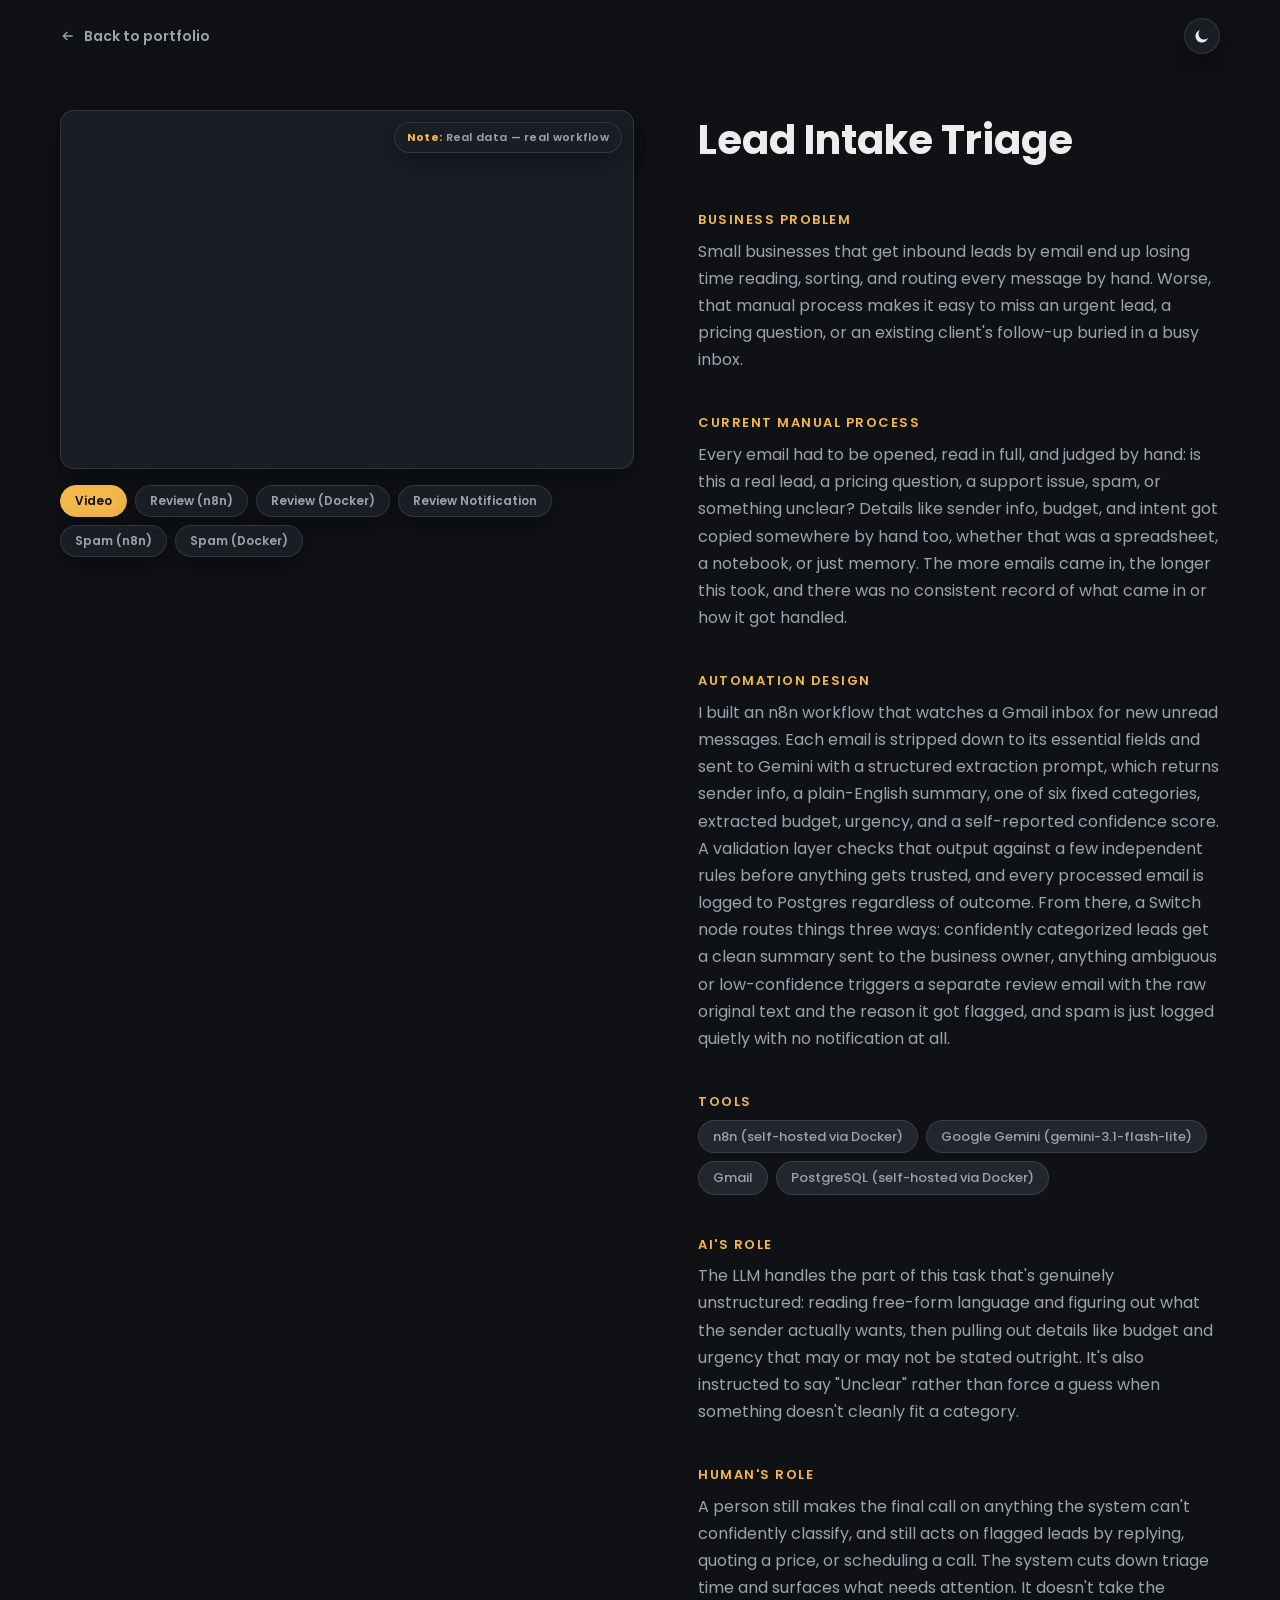
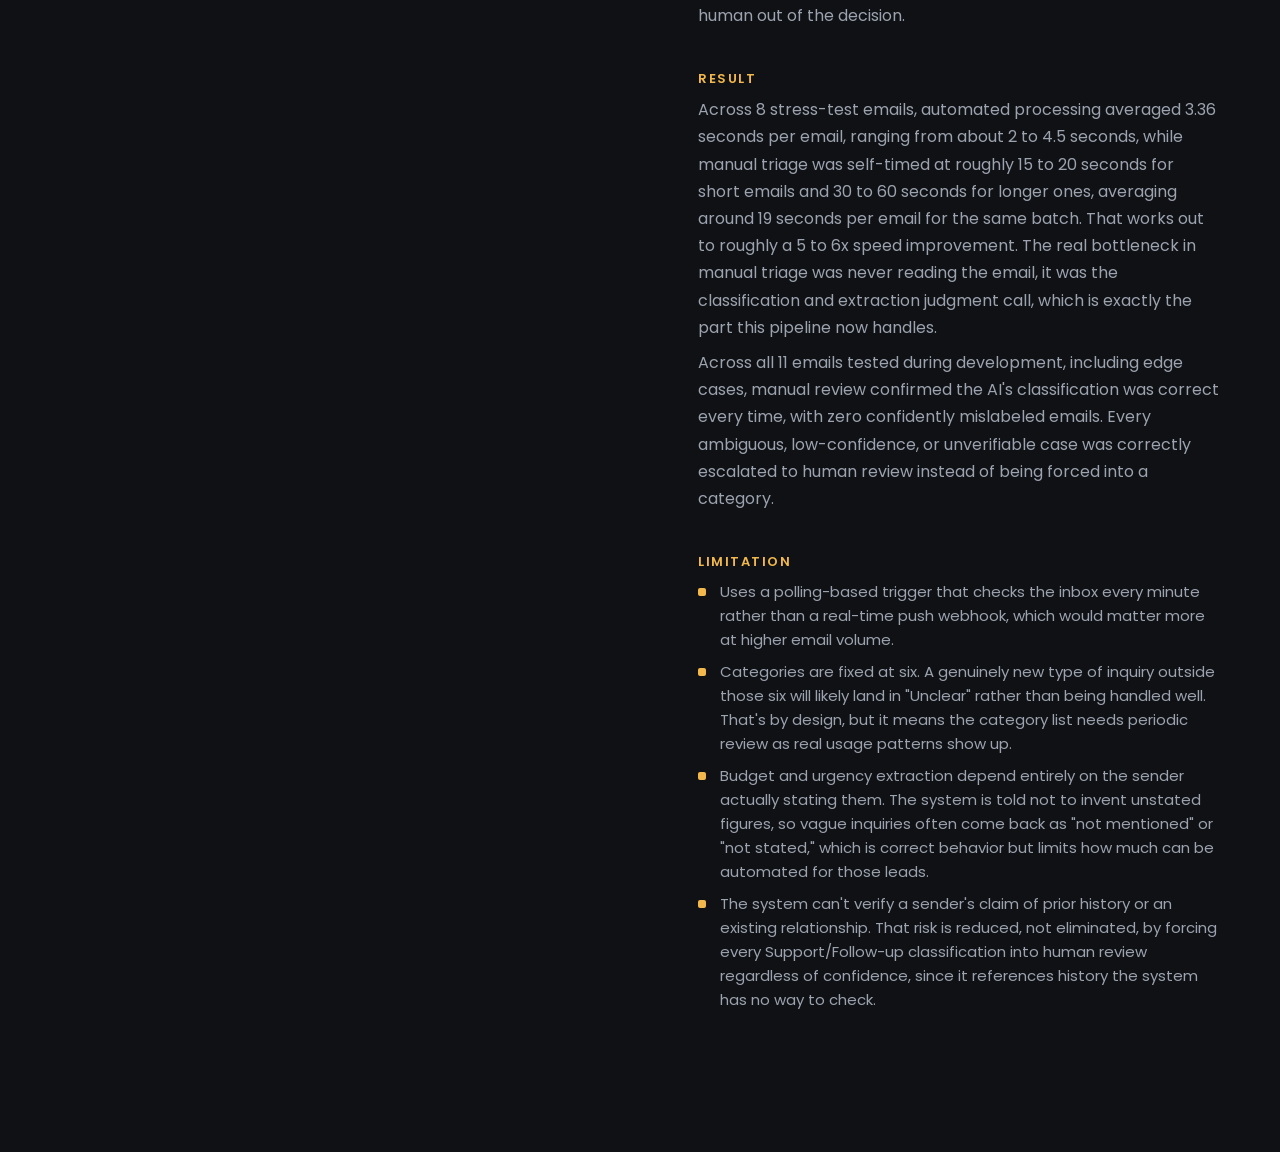
==== pages/lead_intake_triage.html @ 8fa0dd44 "Add Lead Intake Triage project and rename Meridian LPMS asset folder Ships the first AI Automation p" ====
<!DOCTYPE html>
<html lang="en">
<head>
    <meta charset="UTF-8">
    <meta http-equiv="X-UA-Compatible" content="IE=edge">
    <meta name="viewport" content="width=device-width, initial-scale=1.0">
    <meta name="description" content="Lead Intake Triage — an AI-assisted email triage workflow by Lau.">
    <link rel="preconnect" href="https://fonts.googleapis.com">
    <link rel="preconnect" href="https://fonts.gstatic.com" crossorigin>
    <link href="https://fonts.googleapis.com/css2?family=Poppins:wght@400;500;600;700&display=swap" rel="stylesheet">
    <link rel="stylesheet" href="../styles/style.css">
    <link rel="stylesheet" href="../styles/project.css">
    <link rel="icon" href="../src/logo-icon.ico" type="image/x-icon">
    <title>Lead Intake Triage — Lautomate</title>
    <script>
        (function () {
            var saved = localStorage.getItem('theme');
            document.documentElement.setAttribute('data-theme', saved || 'dark');
        })();
    </script>
</head>
<body>

    <header class="project_nav">
        <a class="back_link" href="../index.html">
            <svg viewBox="0 0 24 24"><path d="M19 12H5M11 6l-6 6 6 6"/></svg>
            Back to portfolio
        </a>
        <button class="theme_toggle" id="theme_toggle" aria-label="Toggle light and dark mode">
            <svg class="moon_icon" viewBox="0 0 24 24"><path d="M20 14.5A8.5 8.5 0 1 1 9.5 4a7 7 0 0 0 10.5 10.5Z"/></svg>
            <svg class="sun_icon" viewBox="0 0 24 24"><circle cx="12" cy="12" r="4.2" fill="currentColor" stroke="none"/><path d="M12 2.5v3M12 18.5v3M4.2 4.2l2.1 2.1M17.7 17.7l2.1 2.1M2.5 12h3M18.5 12h3M4.2 19.8l2.1-2.1M17.7 6.3l2.1-2.1" fill="none" stroke="currentColor" stroke-width="1.8" stroke-linecap="round"/></svg>
        </button>
    </header>

    <main class="project_wrapper">
        <div class="project_media_wrap">
            <div class="project_media">
                <span class="data_badge"><strong>Note:</strong> Real data — real workflow</span>

                <div class="media_stage">
                    <div class="media_item active" data-type="video">
                        <iframe src="https://drive.google.com/file/d/17OAkkfsWpOSNjgBek8ijo6F5n09isPPM/preview" allow="autoplay" allowfullscreen></iframe>
                    </div>
                    <div class="media_item" data-type="screenshot">
                        <img src="../src/projects/lead_intake_triage/review_case_n8n.png" alt="n8n workflow view of a review case being processed">
                    </div>
                    <div class="media_item" data-type="screenshot">
                        <img src="../src/projects/lead_intake_triage/review_case_docker.png" alt="Docker logs for a review case running through the workflow">
                    </div>
                    <div class="media_item" data-type="screenshot">
                        <img src="../src/projects/lead_intake_triage/review_case_notif.png" alt="Review notification email sent for a flagged case">
                    </div>
                    <div class="media_item" data-type="screenshot">
                        <img src="../src/projects/lead_intake_triage/spam_n8n.png" alt="n8n workflow view of a spam email being logged">
                    </div>
                    <div class="media_item" data-type="screenshot">
                        <img src="../src/projects/lead_intake_triage/spam_docker.png" alt="Docker logs for a spam email being logged">
                    </div>
                </div>
            </div>

            <div class="media_tabs">
                <button class="media_tab active" data-index="0">Video</button>
                <button class="media_tab" data-index="1">Review (n8n)</button>
                <button class="media_tab" data-index="2">Review (Docker)</button>
                <button class="media_tab" data-index="3">Review Notification</button>
                <button class="media_tab" data-index="4">Spam (n8n)</button>
                <button class="media_tab" data-index="5">Spam (Docker)</button>
            </div>
        </div>

        <div class="project_content">
            <h1>Lead Intake Triage</h1>

            <div class="grouping">
                <span class="group_title">Business Problem</span>
                <p class="description">
                    Small businesses that get inbound leads by email end up losing time reading, sorting, and routing
                    every message by hand. Worse, that manual process makes it easy to miss an urgent lead, a pricing
                    question, or an existing client's follow-up buried in a busy inbox.
                </p>
            </div>

            <div class="grouping">
                <span class="group_title">Current Manual Process</span>
                <p class="description">
                    Every email had to be opened, read in full, and judged by hand: is this a real lead, a pricing
                    question, a support issue, spam, or something unclear? Details like sender info, budget, and
                    intent got copied somewhere by hand too, whether that was a spreadsheet, a notebook, or just
                    memory. The more emails came in, the longer this took, and there was no consistent record of
                    what came in or how it got handled.
                </p>
            </div>

            <div class="grouping">
                <span class="group_title">Automation Design</span>
                <p class="description">
                    I built an n8n workflow that watches a Gmail inbox for new unread messages. Each email is
                    stripped down to its essential fields and sent to Gemini with a structured extraction prompt,
                    which returns sender info, a plain-English summary, one of six fixed categories, extracted
                    budget, urgency, and a self-reported confidence score. A validation layer checks that output
                    against a few independent rules before anything gets trusted, and every processed email is
                    logged to Postgres regardless of outcome. From there, a Switch node routes things three ways:
                    confidently categorized leads get a clean summary sent to the business owner, anything ambiguous
                    or low-confidence triggers a separate review email with the raw original text and the reason it
                    got flagged, and spam is just logged quietly with no notification at all.
                </p>
            </div>

            <div class="grouping">
                <span class="group_title">Tools</span>
                <ul class="tech_list">
                    <li>n8n (self-hosted via Docker)</li>
                    <li>Google Gemini (gemini-3.1-flash-lite)</li>
                    <li>Gmail</li>
                    <li>PostgreSQL (self-hosted via Docker)</li>
                </ul>
            </div>

            <div class="grouping">
                <span class="group_title">AI's Role</span>
                <p class="description">
                    The LLM handles the part of this task that's genuinely unstructured: reading free-form language
                    and figuring out what the sender actually wants, then pulling out details like budget and
                    urgency that may or may not be stated outright. It's also instructed to say "Unclear" rather
                    than force a guess when something doesn't cleanly fit a category.
                </p>
            </div>

            <div class="grouping">
                <span class="group_title">Human's Role</span>
                <p class="description">
                    A person still makes the final call on anything the system can't confidently classify, and still
                    acts on flagged leads by replying, quoting a price, or scheduling a call. The system cuts down
                    triage time and surfaces what needs attention. It doesn't take the human out of the decision.
                </p>
            </div>

            <div class="grouping">
                <span class="group_title">Result</span>
                <p class="description">
                    Across 8 stress-test emails, automated processing averaged 3.36 seconds per email, ranging from
                    about 2 to 4.5 seconds, while manual triage was self-timed at roughly 15 to 20 seconds for short
                    emails and 30 to 60 seconds for longer ones, averaging around 19 seconds per email for the same
                    batch. That works out to roughly a 5 to 6x speed improvement. The real bottleneck in manual
                    triage was never reading the email, it was the classification and extraction judgment call,
                    which is exactly the part this pipeline now handles.
                </p>
                <p class="description">
                    Across all 11 emails tested during development, including edge cases, manual review confirmed
                    the AI's classification was correct every time, with zero confidently mislabeled emails. Every
                    ambiguous, low-confidence, or unverifiable case was correctly escalated to human review instead
                    of being forced into a category.
                </p>
            </div>

            <div class="grouping">
                <span class="group_title">Limitation</span>
                <ul class="feature_list">
                    <li>Uses a polling-based trigger that checks the inbox every minute rather than a real-time push webhook, which would matter more at higher email volume.</li>
                    <li>Categories are fixed at six. A genuinely new type of inquiry outside those six will likely land in "Unclear" rather than being handled well. That's by design, but it means the category list needs periodic review as real usage patterns show up.</li>
                    <li>Budget and urgency extraction depend entirely on the sender actually stating them. The system is told not to invent unstated figures, so vague inquiries often come back as "not mentioned" or "not stated," which is correct behavior but limits how much can be automated for those leads.</li>
                    <li>The system can't verify a sender's claim of prior history or an existing relationship. That risk is reduced, not eliminated, by forcing every Support/Follow-up classification into human review regardless of confidence, since it references history the system has no way to check.</li>
                </ul>
            </div>
        </div>
    </main>

    <script src="../scripts/script.js" defer></script>
</body>
</html>
---- styles/style.css ----
/* ============================================
   Lautomate — Portfolio Design System
   ============================================ */

:root {
    /* Dark mode (default) */
    --bg: #0F1115;
    --surface: #1A1D24;
    --surface-2: #23262E;
    --border: rgba(237, 237, 237, 0.12);
    --text: #EDEDED;
    --text-muted: #9CA3AF;
    --accent: #F2B84B;
    --accent-soft: rgba(242, 184, 75, 0.12);
    --accent-2: #5B8DEF;
    --accent-2-soft: rgba(91, 141, 239, 0.12);
    --shadow: rgba(0, 0, 0, 0.35) 0px 8px 24px;

    --font-body: 'Poppins', 'Segoe UI', sans-serif;
    --space-1: 8px;
    --space-2: 16px;
    --space-3: 24px;
    --space-4: 40px;
    --space-5: 64px;
    --space-6: 100px;
    --radius: 14px;
    --max-width: 1200px;
}

[data-theme="light"] {
    --bg: #FAF9F6;
    --surface: #FFFFFF;
    --surface-2: #F1EFEA;
    --border: rgba(26, 29, 36, 0.10);
    --text: #1A1D24;
    --text-muted: #5B5F6B;
    --accent: #C97F1E;
    --accent-soft: rgba(201, 127, 30, 0.10);
    --accent-2: #2F5FD6;
    --accent-2-soft: rgba(47, 95, 214, 0.08);
    --shadow: rgba(26, 29, 36, 0.08) 0px 8px 24px;
}

*,
*::before,
*::after {
    box-sizing: border-box;
    margin: 0;
    padding: 0;
}

::-webkit-scrollbar {
    width: 10px;
}

::-webkit-scrollbar-track {
    background-color: var(--surface-2);
}

::-webkit-scrollbar-thumb {
    background-color: var(--accent);
    border-radius: 12px;
}

html {
    scroll-behavior: smooth;
    scroll-padding-top: 2rem;
}

body {
    background: var(--bg);
    color: var(--text);
    font-family: var(--font-body);
    overflow-x: hidden;
    transition: background 0.3s ease, color 0.3s ease;
    line-height: 1.5;
}

@media (prefers-reduced-motion: reduce) {
    html {
        scroll-behavior: auto;
    }
    * {
        animation-duration: 0.001ms !important;
        transition-duration: 0.001ms !important;
    }
}

a {
    text-decoration: none;
    color: inherit;
}

img {
    display: block;
    max-width: 100%;
}

button {
    font-family: var(--font-body);
    cursor: pointer;
}

:focus-visible {
    outline: 2px solid var(--accent);
    outline-offset: 3px;
}

.eyebrow {
    text-transform: uppercase;
    letter-spacing: 2px;
    font-size: 13px;
    font-weight: 600;
    color: var(--accent);
}

/* ============================================
   Top navigation
   ============================================ */

.top_nav {
    position: fixed;
    top: 0;
    left: 0;
    width: 100%;
    display: flex;
    justify-content: space-between;
    align-items: center;
    padding: 20px clamp(20px, 5%, 80px);
    z-index: 100;
    background: linear-gradient(to bottom, var(--bg) 40%, transparent);
}

.top_nav .logo {
    font-size: 20px;
    font-weight: 700;
    letter-spacing: 1px;
    color: var(--text);
}

.top_nav .logo span {
    color: var(--accent);
}

.nav_links {
    display: flex;
    align-items: center;
    gap: var(--space-3);
    background: var(--surface);
    border: 1px solid var(--border);
    border-radius: 100px;
    padding: 8px 10px;
    box-shadow: var(--shadow);
}

.nav_links a {
    display: flex;
    align-items: center;
    justify-content: center;
    width: 36px;
    height: 36px;
    border-radius: 100px;
    color: var(--text-muted);
    transition: color 0.25s ease, background 0.25s ease;
}

.nav_links a svg {
    width: 18px;
    height: 18px;
    fill: none;
    stroke: currentColor;
    stroke-width: 1.7;
    stroke-linecap: round;
    stroke-linejoin: round;
}

.nav_links a:hover,
.nav_links a:focus-visible {
    color: var(--accent);
    background: var(--accent-soft);
}

.theme_toggle {
    display: flex;
    align-items: center;
    justify-content: center;
    width: 36px;
    height: 36px;
    border-radius: 100px;
    border: 1px solid var(--border);
    background: var(--surface);
    color: var(--text);
    box-shadow: var(--shadow);
}

.theme_toggle svg {
    width: 18px;
    height: 18px;
    fill: currentColor;
}

.theme_toggle .sun_icon { display: none; }
[data-theme="light"] .theme_toggle .sun_icon { display: block; }
[data-theme="light"] .theme_toggle .moon_icon { display: none; }

/* ============================================
   Section 1 — Hero / Intro
   ============================================ */

.section1 {
    min-height: 100vh;
    display: flex;
    align-items: center;
    justify-content: center;
    gap: var(--space-5);
    padding: 140px clamp(20px, 6%, 80px) var(--space-5);
    max-width: var(--max-width);
    margin: 0 auto;
}

.hero_profile {
    flex-shrink: 0;
    display: flex;
    flex-direction: column;
    align-items: center;
    gap: var(--space-2);
    background: var(--surface);
    border: 1px solid var(--border);
    border-radius: var(--radius);
    padding: var(--space-3);
    box-shadow: var(--shadow);
}

.hero_profile img {
    width: 180px;
    height: 180px;
    border-radius: 100px;
    object-fit: cover;
    border: 3px solid var(--accent-soft);
}

.hero_profile h1 {
    font-size: 28px;
    font-weight: 700;
}

.hero_profile .meta {
    display: flex;
    flex-direction: column;
    align-items: center;
    gap: 2px;
    color: var(--text-muted);
    font-size: 14px;
}

.hero_profile .socials {
    display: flex;
    gap: 10px;
    margin-top: 4px;
}

.hero_profile .socials a {
    display: flex;
    align-items: center;
    justify-content: center;
    width: 42px;
    height: 42px;
    border: 1px solid var(--border);
    border-radius: 10px;
    color: var(--text-muted);
    transition: 0.25s ease;
}

.icon_mask {
    display: inline-block;
    width: 20px;
    height: 20px;
    background-color: currentColor;
    -webkit-mask-size: contain;
    mask-size: contain;
    -webkit-mask-repeat: no-repeat;
    mask-repeat: no-repeat;
    -webkit-mask-position: center;
    mask-position: center;
}

.icon_facebook { -webkit-mask-image: url('../src/facebook.svg'); mask-image: url('../src/facebook.svg'); }
.icon_linkedin { -webkit-mask-image: url('../src/linkedin.svg'); mask-image: url('../src/linkedin.svg'); }
.icon_instagram { -webkit-mask-image: url('../src/instagram.svg'); mask-image: url('../src/instagram.svg'); }

.hero_profile .socials a:hover {
    color: var(--accent);
    border-color: var(--accent);
}

.hero_main {
    flex: 1;
    min-width: 0;
    max-width: 640px;
}

.hero_main .eyebrow {
    display: block;
    margin-bottom: var(--space-2);
}

.hero_headline {
    font-size: clamp(32px, 5vw, 52px);
    font-weight: 600;
    line-height: 1.15;
    margin-bottom: var(--space-3);
}

.hero_rotator {
    display: inline-flex;
    align-items: baseline;
    flex-wrap: wrap;
}

.hero_rotator .leave_text {
    margin-left: 14px;
    line-height: 1.4;
    height: 1.4em;
    overflow: hidden;
    display: inline-block;
    vertical-align: bottom;
    padding-top: 0.08em;
}

.hero_rotator .leave_text li {
    position: relative;
    list-style: none;
    color: var(--accent);
    font-weight: 600;
    animation: slideUp 12.5s ease-in-out infinite;
}

@keyframes slideUp {
    0%, 16% { top: 0; }
    20%, 36% { top: -1.4em; }
    40%, 56% { top: -2.8em; }
    60%, 76% { top: -4.2em; }
    80%, 96% { top: -5.6em; }
    100% { top: -7em; }
}

.hero_sub {
    color: var(--text-muted);
    font-size: 16px;
    max-width: 52ch;
    margin-bottom: var(--space-4);
}

.hero_stats {
    display: flex;
    gap: var(--space-4);
}

.hero_stats .stat h2 {
    font-size: 34px;
    font-weight: 700;
    color: var(--accent);
}

.hero_stats .stat p {
    text-transform: uppercase;
    font-size: 12px;
    letter-spacing: 1px;
    color: var(--text-muted);
}

/* ============================================
   Section 2 — About Me
   ============================================ */

.section2 {
    display: flex;
    flex-direction: column;
    align-items: center;
    padding: var(--space-6) clamp(20px, 6%, 80px);
    max-width: 900px;
    margin: 0 auto;
    text-align: center;
}

.section2 h2 {
    font-size: clamp(26px, 4vw, 38px);
    font-weight: 600;
    margin-bottom: var(--space-3);
}

.section2 h2 span {
    color: var(--accent);
}

.section2 p {
    color: var(--text-muted);
    font-size: 17px;
    line-height: 1.7;
}

.section2 p + p {
    margin-top: var(--space-2);
}

/* ============================================
   Section 3 — Journey
   ============================================ */

.section3 {
    padding: var(--space-6) clamp(20px, 6%, 80px);
    max-width: var(--max-width);
    margin: 0 auto;
}

.section_heading {
    text-align: center;
    margin-bottom: var(--space-5);
}

.section_heading h2 {
    font-size: clamp(26px, 4vw, 36px);
    font-weight: 600;
    margin-top: var(--space-1);
}

.journey_grid {
    display: grid;
    grid-template-columns: repeat(3, 1fr);
    gap: var(--space-3);
}

.wrap_career {
    display: flex;
    flex-direction: column;
    gap: var(--space-2);
    padding: var(--space-3);
    background: var(--surface);
    border: 1px solid var(--border);
    border-radius: var(--radius);
    box-shadow: var(--shadow);
}

.wrap_career .phase_tag {
    font-size: 12px;
    font-weight: 600;
    text-transform: uppercase;
    letter-spacing: 1px;
    color: var(--accent-2);
}

.wrap_career .icon_wrap {
    width: 52px;
    height: 52px;
    display: flex;
    align-items: center;
    justify-content: center;
    border-radius: 12px;
    background: var(--accent-soft);
    color: var(--accent);
}

.wrap_career .icon_wrap svg {
    width: 26px;
    height: 26px;
    fill: none;
    stroke: currentColor;
    stroke-width: 1.7;
}

.wrap_career h3 {
    font-size: 20px;
    font-weight: 600;
}

.wrap_career p {
    color: var(--text-muted);
    font-size: 15px;
    line-height: 1.6;
}

.wrap_career .stack_row {
    display: flex;
    flex-wrap: wrap;
    gap: 6px;
    margin-top: auto;
    padding-top: var(--space-1);
}

.pill {
    font-size: 12px;
    font-weight: 500;
    padding: 4px 10px;
    border-radius: 100px;
    background: var(--surface-2);
    border: 1px solid var(--border);
    color: var(--text-muted);
}

/* ============================================
   Section 4 — Problem → Tool
   ============================================ */

.section4 {
    padding: var(--space-6) clamp(20px, 6%, 80px);
    max-width: var(--max-width);
    margin: 0 auto;
}

.problem_list {
    display: flex;
    flex-direction: column;
    gap: 2px;
    border-top: 1px solid var(--border);
}

.problem_row {
    display: grid;
    grid-template-columns: minmax(0, 1.1fr) minmax(0, 1fr);
    gap: var(--space-4);
    align-items: center;
    padding: var(--space-3) var(--space-2);
    border-bottom: 1px solid var(--border);
    transition: background 0.25s ease;
}

.problem_row:hover {
    background: var(--surface);
}

.problem_row .problem_num {
    color: var(--accent);
    font-weight: 600;
    font-size: 13px;
    margin-bottom: 4px;
    display: block;
}

.problem_row .problem_text {
    font-size: 18px;
    font-weight: 500;
}

.problem_row .tool_tags {
    display: flex;
    flex-wrap: wrap;
    gap: 8px;
    justify-content: flex-end;
}

/* ============================================
   Section 5/6 — Projects
   ============================================ */

.section5 {
    padding: var(--space-6) clamp(20px, 6%, 80px);
    max-width: var(--max-width);
    margin: 0 auto;
}

.projects_container {
    display: grid;
    grid-template-columns: repeat(auto-fit, minmax(320px, 1fr));
    gap: var(--space-3);
}

.wrap_project {
    position: relative;
    border-radius: var(--radius);
    overflow: hidden;
    border: 1px solid var(--border);
    background: var(--surface);
    box-shadow: var(--shadow);
    display: flex;
    flex-direction: column;
}

.wrap_project .thumb {
    width: 100%;
    aspect-ratio: 16 / 10;
    overflow: hidden;
}

.wrap_project .thumb img {
    width: 100%;
    height: 100%;
    object-fit: cover;
    object-position: top center;
    transition: transform 0.4s ease;
}

.wrap_project:hover .thumb img {
    transform: scale(1.04);
}

.wrap_project .card_body {
    padding: var(--space-3);
    display: flex;
    flex-direction: column;
    gap: var(--space-1);
    flex: 1;
}

.category_pill {
    align-self: flex-start;
    display: inline-flex;
    font-size: 11px;
    font-weight: 600;
    text-transform: uppercase;
    letter-spacing: 0.4px;
    padding: 3px 10px;
    border-radius: 100px;
    background: var(--accent-2-soft);
    border: 1px solid var(--accent-2);
    color: var(--accent-2);
}

.wrap_project h3 {
    font-size: 19px;
    font-weight: 600;
}

.wrap_project p {
    color: var(--text-muted);
    font-size: 14px;
    line-height: 1.6;
    flex: 1;
}

.wrap_project .view_link {
    align-self: flex-start;
    margin-top: var(--space-2);
    font-size: 13px;
    font-weight: 600;
    text-transform: uppercase;
    letter-spacing: 0.5px;
    color: var(--accent);
    display: inline-flex;
    align-items: center;
    gap: 8px;
    padding: 10px 18px;
    border: 1px solid var(--accent);
    border-radius: 100px;
    background: transparent;
    transition: background 0.25s ease, color 0.25s ease;
}

.wrap_project .view_link:hover,
.wrap_project .view_link:focus-visible {
    background: var(--accent);
    color: var(--bg);
}

.wrap_project .view_link svg {
    width: 14px;
    height: 14px;
    fill: none;
    stroke: currentColor;
    stroke-width: 2;
    transition: transform 0.2s ease;
}

.wrap_project .view_link:hover svg {
    transform: translateX(3px);
}

/* ============================================
   Footer
   ============================================ */

.site_footer {
    padding: var(--space-4) clamp(20px, 6%, 80px) var(--space-5);
    max-width: var(--max-width);
    margin: 0 auto;
    display: flex;
    justify-content: space-between;
    align-items: center;
    border-top: 1px solid var(--border);
    flex-wrap: wrap;
    gap: var(--space-2);
}

.site_footer p {
    color: var(--text-muted);
    font-size: 13px;
}

.site_footer .socials {
    display: flex;
    gap: 8px;
}

.site_footer .socials a {
    display: flex;
    align-items: center;
    justify-content: center;
    width: 34px;
    height: 34px;
    border-radius: 8px;
    border: 1px solid var(--border);
    color: var(--text-muted);
    transition: 0.25s ease;
}

.site_footer .socials a svg {
    width: 16px;
    height: 16px;
    fill: currentColor;
}

.site_footer .socials a:hover {
    color: var(--accent);
    border-color: var(--accent);
}

/* ============================================
   Scroll reveal
   ============================================ */

.hidden {
    opacity: 0;
    filter: blur(2px);
    transform: translateY(12px);
}

.show {
    opacity: 1;
    filter: blur(0px);
    transform: translateY(0);
    transition: opacity 0.8s ease, filter 0.8s ease, transform 0.8s ease;
}

.journey_grid .wrap_career:nth-child(1) { transition-delay: 0.1s; }
.journey_grid .wrap_career:nth-child(2) { transition-delay: 0.2s; }
.journey_grid .wrap_career:nth-child(3) { transition-delay: 0.3s; }

.problem_row:nth-child(1) { transition-delay: 0.05s; }
.problem_row:nth-child(2) { transition-delay: 0.15s; }
.problem_row:nth-child(3) { transition-delay: 0.25s; }
.problem_row:nth-child(4) { transition-delay: 0.35s; }

.projects_container .wrap_project:nth-child(1) { transition-delay: 0.1s; }
.projects_container .wrap_project:nth-child(2) { transition-delay: 0.2s; }
.projects_container .wrap_project:nth-child(3) { transition-delay: 0.3s; }
.projects_container .wrap_project:nth-child(4) { transition-delay: 0.4s; }

/* ============================================
   Responsive
   ============================================ */

@media screen and (max-width: 1024px) {
    .journey_grid {
        grid-template-columns: 1fr;
    }

    .problem_row {
        grid-template-columns: 1fr;
        gap: var(--space-1);
    }

    .problem_row .tool_tags {
        justify-content: flex-start;
    }
}

@media screen and (max-width: 900px) {
    .section1 {
        flex-direction: column;
        text-align: center;
        padding-top: 120px;
    }

    .hero_sub {
        margin-left: auto;
        margin-right: auto;
    }

    .hero_stats {
        justify-content: center;
    }

    .hero_rotator {
        justify-content: center;
        width: 100%;
    }
}

@media screen and (max-width: 750px) {
    .section2 p {
        font-size: 15px;
    }

    .nav_links {
        display: none;
    }

    .top_nav {
        justify-content: space-between;
    }
}

@media screen and (max-width: 480px) {
    .hero_profile img {
        width: 130px;
        height: 130px;
    }

    .hero_stats {
        gap: var(--space-3);
    }

    .site_footer {
        flex-direction: column;
        text-align: center;
    }
}
---- styles/project.css ----
/* ============================================
   Project write-up pages
   Relies on variables/reset defined in style.css
   ============================================ */

.project_nav {
    position: fixed;
    top: 0;
    left: 0;
    width: 100%;
    display: flex;
    justify-content: space-between;
    align-items: center;
    padding: 18px clamp(20px, 5%, 60px);
    z-index: 100;
    background: linear-gradient(to bottom, var(--bg) 55%, transparent);
}

.back_link {
    display: inline-flex;
    align-items: center;
    gap: 8px;
    font-size: 14px;
    font-weight: 600;
    color: var(--text-muted);
    transition: color 0.2s ease;
}

.back_link svg {
    width: 16px;
    height: 16px;
    fill: none;
    stroke: currentColor;
    stroke-width: 2;
}

.back_link:hover {
    color: var(--accent);
}

.data_badge {
    position: absolute;
    top: 12px;
    right: 12px;
    z-index: 2;
    font-size: 11px;
    font-weight: 600;
    letter-spacing: 0.3px;
    padding: 6px 12px;
    border-radius: 100px;
    background: var(--surface);
    border: 1px solid var(--border);
    color: var(--text-muted);
    box-shadow: var(--shadow);
}

.data_badge strong {
    color: var(--accent);
}

.project_wrapper {
    display: grid;
    grid-template-columns: minmax(0, 1.1fr) minmax(0, 1fr);
    gap: var(--space-5);
    max-width: 1280px;
    margin: 0 auto;
    padding: 110px clamp(20px, 5%, 60px) var(--space-6);
    align-items: start;
}

.project_media {
    position: sticky;
    top: 100px;
    aspect-ratio: 16 / 10;
    border-radius: var(--radius);
    overflow: hidden;
    border: 1px solid var(--border);
    box-shadow: var(--shadow);
    background: var(--surface);
}

.project_media iframe    {
    width: 100%;
    height: 100%;
    border: 0;
}

/* ============================================
   Multi-item project media (gallery)
   Only present on pages with more than one media
   item — single-item pages keep the plain
   .project_media > iframe/img markup above untouched.
   ============================================ */

.media_stage {
    position: relative;
    width: 100%;
    height: 100%;
}

.media_item {
    position: absolute;
    inset: 0;
    opacity: 0;
    visibility: hidden;
    transition: opacity 0.3s ease;
}

.media_item.active {
    opacity: 1;
    visibility: visible;
}

.media_item iframe {
    width: 100%;
    height: 100%;
    border: 0;
    display: block;
}

.media_item img {
    width: 100%;
    height: 100%;
    border: 0;
    object-fit: contain;
    display: block;
    background: var(--surface);
}

.project_media_wrap {
    position: sticky;
    top: 100px;
}

.project_media_wrap .project_media {
    position: static;
}

.media_tabs {
    display: flex;
    flex-wrap: wrap;
    gap: 8px;
    margin-top: var(--space-2);
}

.media_tab {
    font-size: 12px;
    font-weight: 600;
    padding: 6px 14px;
    border-radius: 100px;
    background: var(--surface);
    border: 1px solid var(--border);
    color: var(--text-muted);
    box-shadow: var(--shadow);
    transition: background 0.2s ease, color 0.2s ease, border-color 0.2s ease;
}

.media_tab.active,
.media_tab:hover {
    background: var(--accent);
    border-color: var(--accent);
    color: var(--bg);
}

@media screen and (max-width: 900px) {
    .project_media_wrap {
        position: static;
    }
}

.project_content h1 {
    font-size: clamp(28px, 4vw, 40px);
    font-weight: 700;
    margin-bottom: var(--space-4);
}

.grouping {
    margin-bottom: var(--space-4);
}

.grouping .group_title {
    display: block;
    font-size: 13px;
    font-weight: 600;
    text-transform: uppercase;
    letter-spacing: 1.5px;
    color: var(--accent);
    margin-bottom: var(--space-1);
}

.grouping .description {
    color: var(--text-muted);
    font-size: 16px;
    line-height: 1.7;
    margin-bottom: var(--space-1);
}

.grouping ul.feature_list,
.grouping ul.tech_list {
    list-style: none;
    display: flex;
    flex-direction: column;
    gap: 8px;
}

.grouping ul.feature_list li {
    position: relative;
    padding-left: 22px;
    color: var(--text-muted);
    font-size: 15px;
    line-height: 1.6;
}

.grouping ul.feature_list li::before {
    content: '';
    position: absolute;
    left: 0;
    top: 8px;
    width: 8px;
    height: 8px;
    border-radius: 2px;
    background: var(--accent);
}

.grouping ul.tech_list {
    flex-direction: row;
    flex-wrap: wrap;
    gap: 8px;
}

.grouping ul.tech_list li {
    font-size: 13px;
    font-weight: 500;
    padding: 6px 14px;
    border-radius: 100px;
    background: var(--surface-2);
    border: 1px solid var(--border);
    color: var(--text-muted);
}

@media screen and (max-width: 900px) {
    .project_wrapper {
        grid-template-columns: 1fr;
        padding-top: 90px;
    }

    .project_media {
        position: static;
        aspect-ratio: 16 / 9;
    }
}
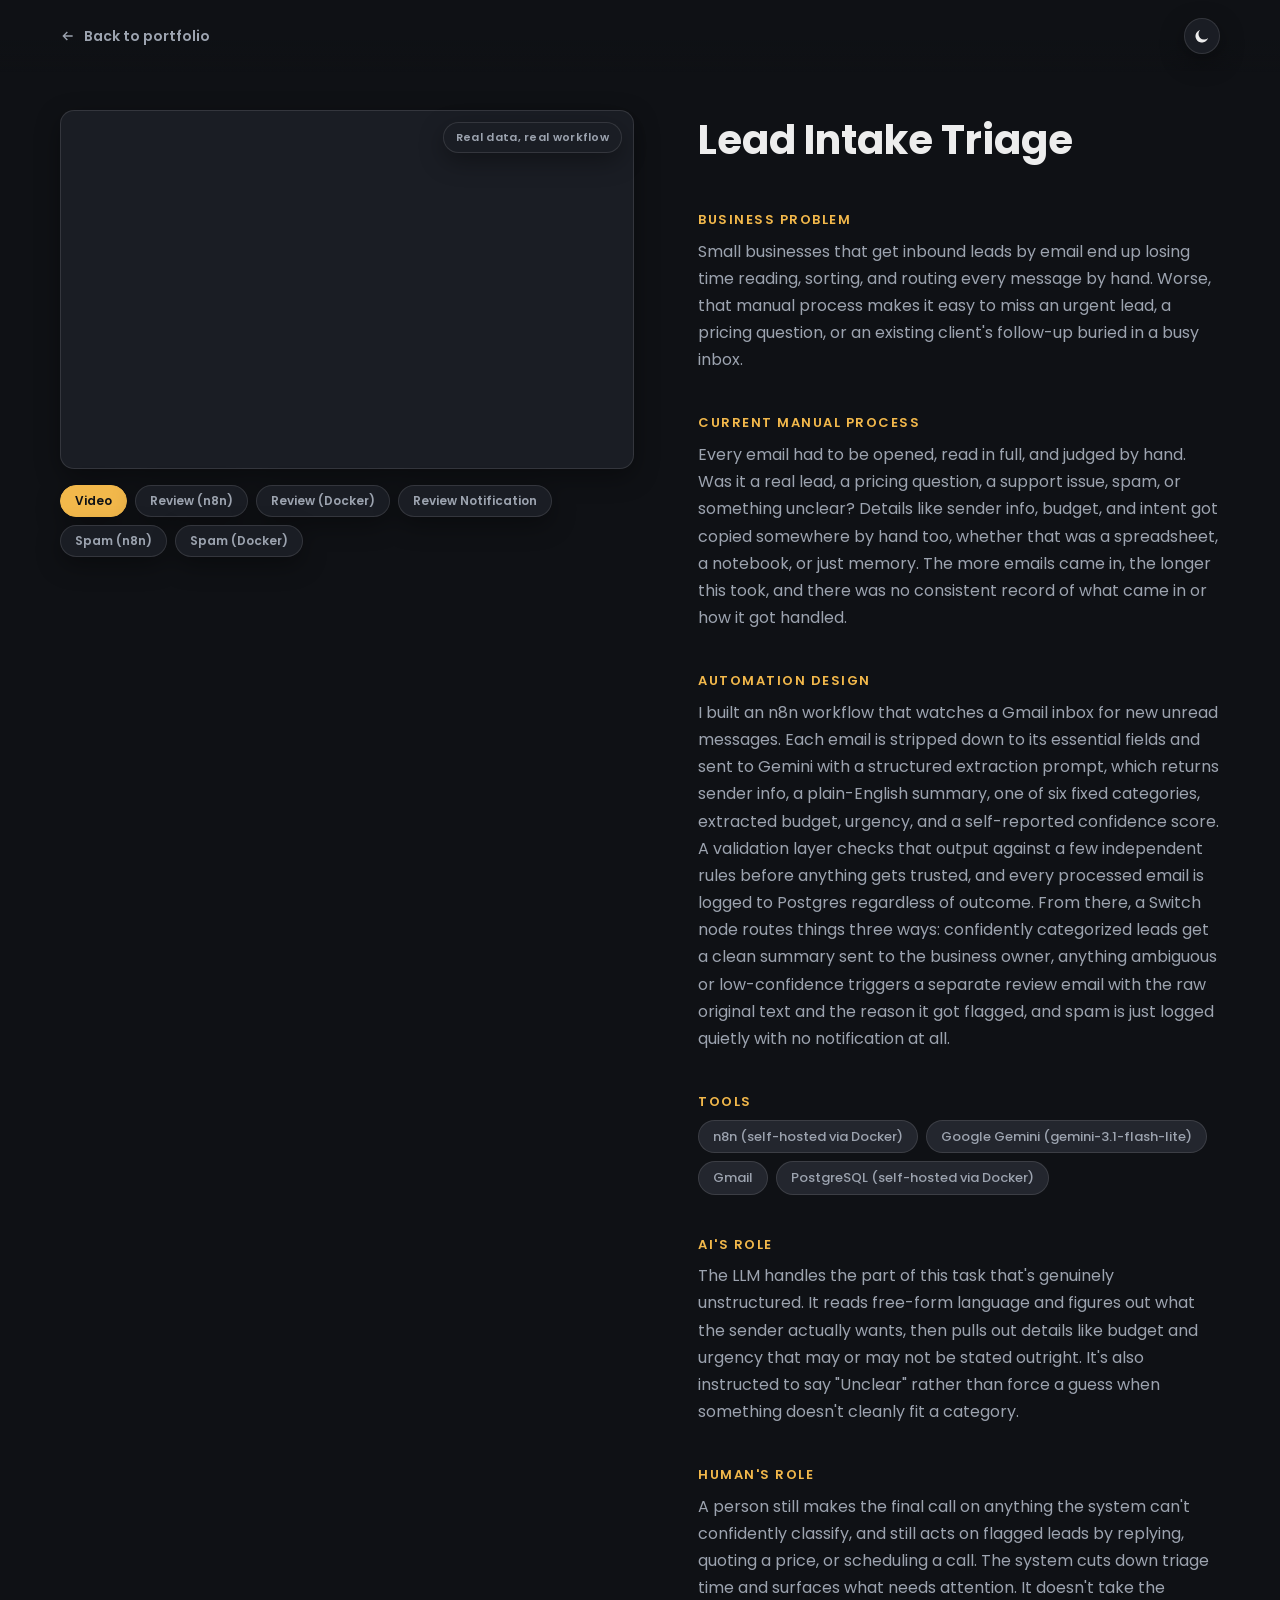
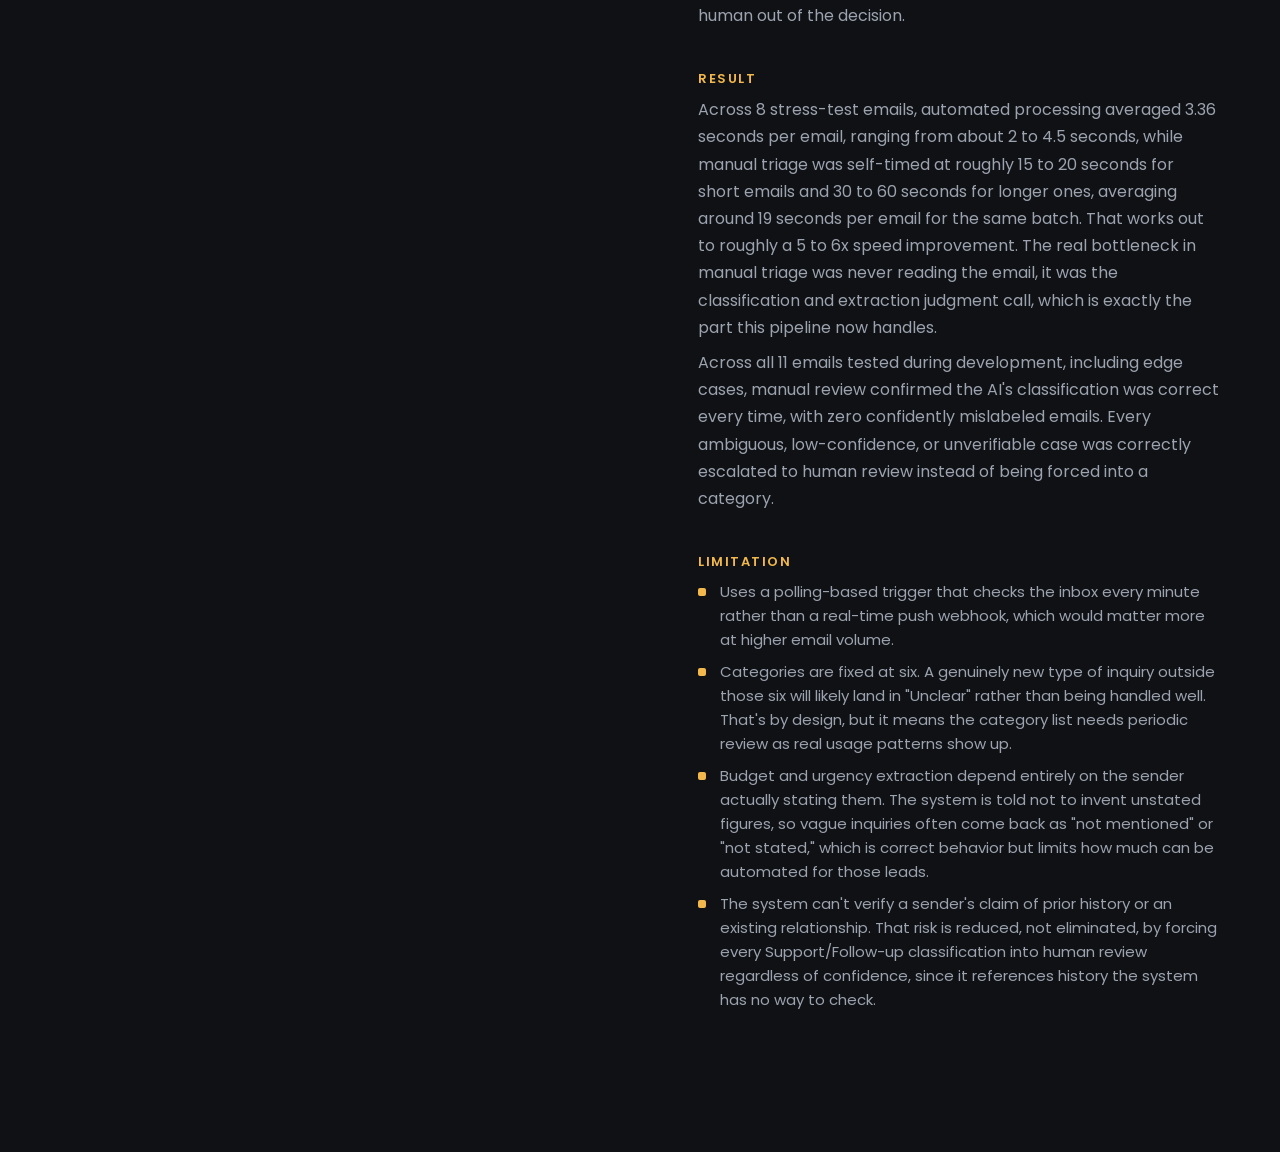
==== commit 1364bb43: "Reposition hero, add Phase 4, remove em dashes and colons - Hero label "Data & BI Analyst · Automati" ====
--- a/pages/lead_intake_triage.html
+++ b/pages/lead_intake_triage.html
@@ -4,14 +4,14 @@
     <meta charset="UTF-8">
     <meta http-equiv="X-UA-Compatible" content="IE=edge">
     <meta name="viewport" content="width=device-width, initial-scale=1.0">
-    <meta name="description" content="Lead Intake Triage — an AI-assisted email triage workflow by Lau.">
+    <meta name="description" content="Lead Intake Triage, an AI-assisted email triage workflow by Lau.">
     <link rel="preconnect" href="https://fonts.googleapis.com">
     <link rel="preconnect" href="https://fonts.gstatic.com" crossorigin>
     <link href="https://fonts.googleapis.com/css2?family=Poppins:wght@400;500;600;700&display=swap" rel="stylesheet">
     <link rel="stylesheet" href="../styles/style.css">
     <link rel="stylesheet" href="../styles/project.css">
     <link rel="icon" href="../src/logo-icon.ico" type="image/x-icon">
-    <title>Lead Intake Triage — Lautomate</title>
+    <title>Lead Intake Triage | Lautomate</title>
     <script>
         (function () {
             var saved = localStorage.getItem('theme');
@@ -35,7 +35,7 @@
     <main class="project_wrapper">
         <div class="project_media_wrap">
             <div class="project_media">
-                <span class="data_badge"><strong>Note:</strong> Real data — real workflow</span>
+                <span class="data_badge">Real data, real workflow</span>
 
                 <div class="media_stage">
                     <div class="media_item active" data-type="video">
@@ -84,7 +84,7 @@
             <div class="grouping">
                 <span class="group_title">Current Manual Process</span>
                 <p class="description">
-                    Every email had to be opened, read in full, and judged by hand: is this a real lead, a pricing
+                    Every email had to be opened, read in full, and judged by hand. Was it a real lead, a pricing
                     question, a support issue, spam, or something unclear? Details like sender info, budget, and
                     intent got copied somewhere by hand too, whether that was a spreadsheet, a notebook, or just
                     memory. The more emails came in, the longer this took, and there was no consistent record of
@@ -120,8 +120,8 @@
             <div class="grouping">
                 <span class="group_title">AI's Role</span>
                 <p class="description">
-                    The LLM handles the part of this task that's genuinely unstructured: reading free-form language
-                    and figuring out what the sender actually wants, then pulling out details like budget and
+                    The LLM handles the part of this task that's genuinely unstructured. It reads free-form language
+                    and figures out what the sender actually wants, then pulls out details like budget and
                     urgency that may or may not be stated outright. It's also instructed to say "Unclear" rather
                     than force a guess when something doesn't cleanly fit a category.
                 </p>
--- a/styles/style.css
+++ b/styles/style.css
@@ -253,6 +253,27 @@
     font-size: 14px;
 }
 
+.status_pill {
+    display: inline-flex;
+    align-items: center;
+    gap: 6px;
+    font-size: 12px;
+    font-weight: 500;
+    padding: 4px 12px;
+    border-radius: 100px;
+    background: var(--accent-2-soft);
+    border: 1px solid var(--accent-2);
+    color: var(--accent-2);
+}
+
+.status_pill::before {
+    content: "";
+    width: 6px;
+    height: 6px;
+    border-radius: 50%;
+    background: currentColor;
+}
+
 .hero_profile .socials {
     display: flex;
     gap: 10px;
@@ -284,9 +305,8 @@
     mask-position: center;
 }
 
-.icon_facebook { -webkit-mask-image: url('../src/facebook.svg'); mask-image: url('../src/facebook.svg'); }
+.icon_github { -webkit-mask-image: url('../src/github.svg'); mask-image: url('../src/github.svg'); }
 .icon_linkedin { -webkit-mask-image: url('../src/linkedin.svg'); mask-image: url('../src/linkedin.svg'); }
-.icon_instagram { -webkit-mask-image: url('../src/instagram.svg'); mask-image: url('../src/instagram.svg'); }
 
 .hero_profile .socials a:hover {
     color: var(--accent);
@@ -394,6 +414,7 @@
 }
 
 .section2 p {
+    text-align: left;
     color: var(--text-muted);
     font-size: 17px;
     line-height: 1.7;
@@ -426,7 +447,7 @@
 
 .journey_grid {
     display: grid;
-    grid-template-columns: repeat(3, 1fr);
+    grid-template-columns: repeat(2, 1fr);
     gap: var(--space-3);
 }
 
@@ -733,6 +754,7 @@
 .journey_grid .wrap_career:nth-child(1) { transition-delay: 0.1s; }
 .journey_grid .wrap_career:nth-child(2) { transition-delay: 0.2s; }
 .journey_grid .wrap_career:nth-child(3) { transition-delay: 0.3s; }
+.journey_grid .wrap_career:nth-child(4) { transition-delay: 0.4s; }
 
 .problem_row:nth-child(1) { transition-delay: 0.05s; }
 .problem_row:nth-child(2) { transition-delay: 0.15s; }
@@ -773,6 +795,7 @@
     .hero_sub {
         margin-left: auto;
         margin-right: auto;
+        text-align: left;
     }
 
     .hero_stats {
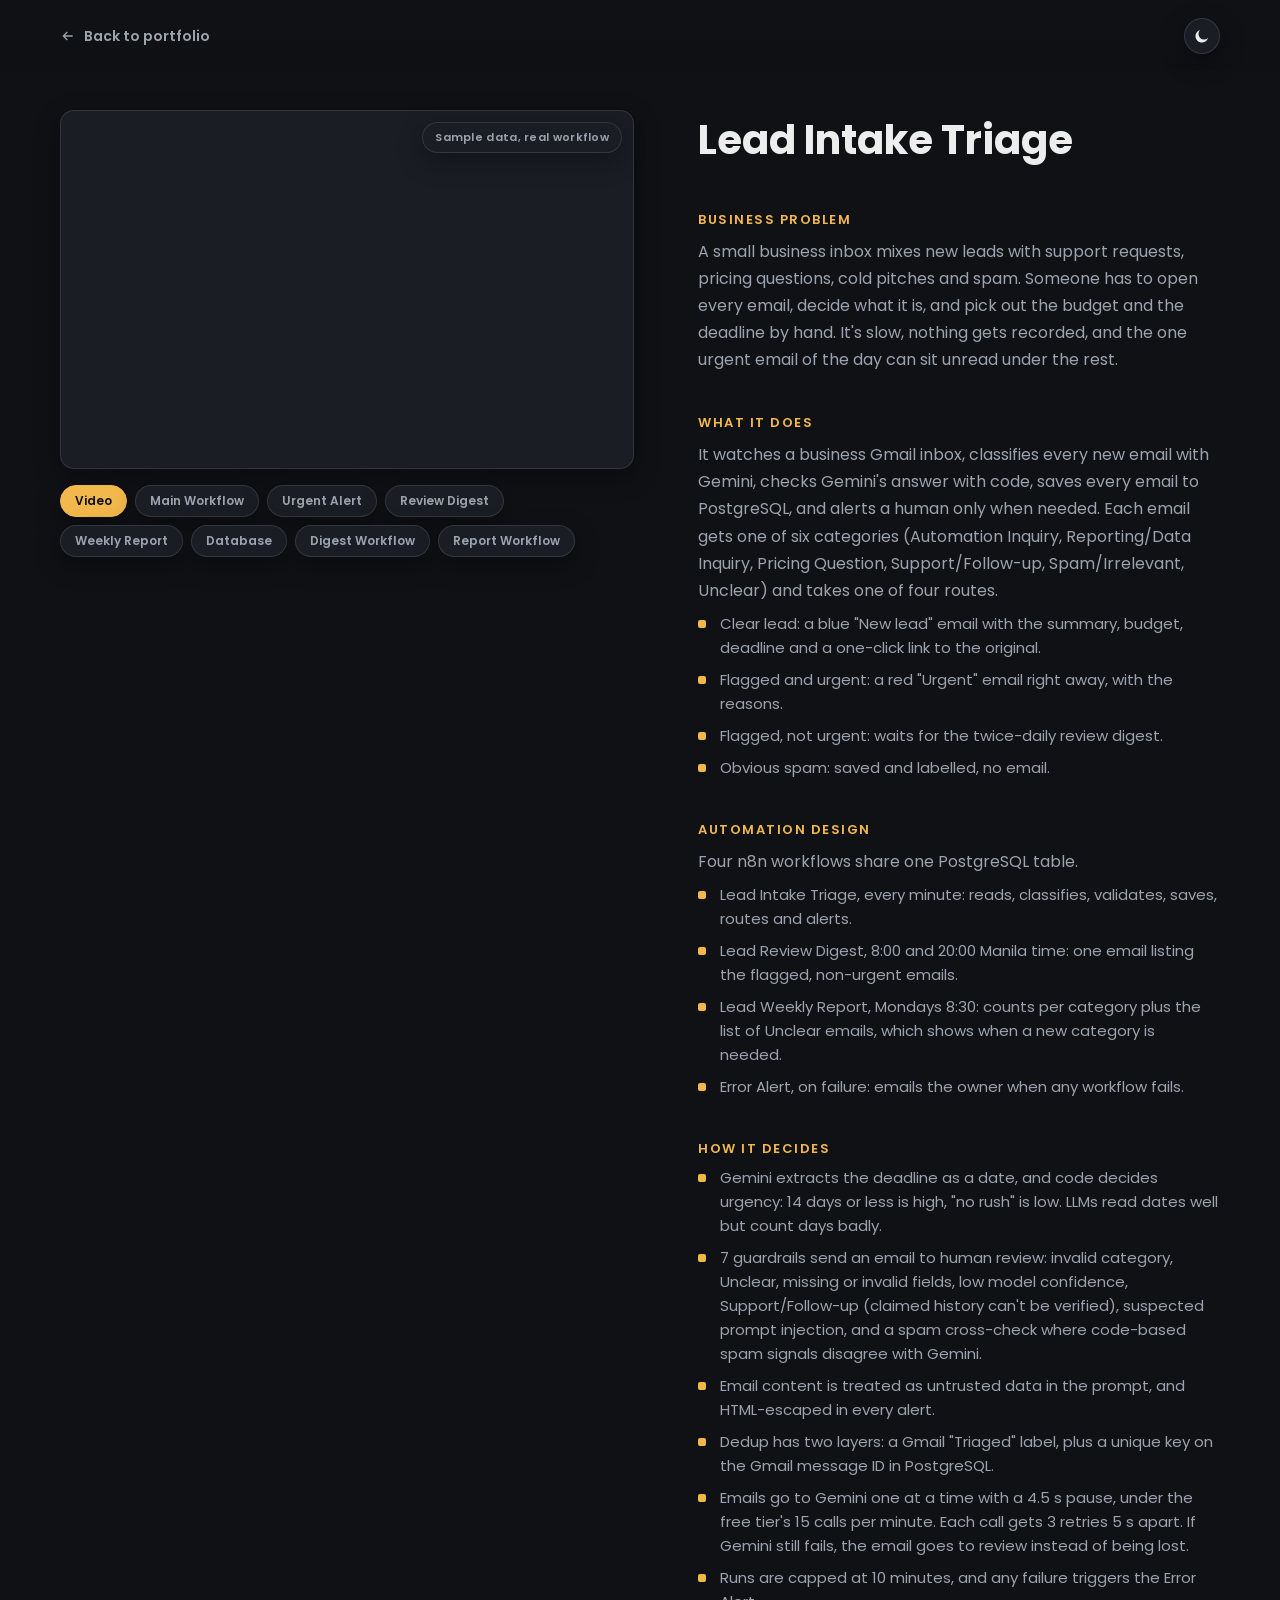
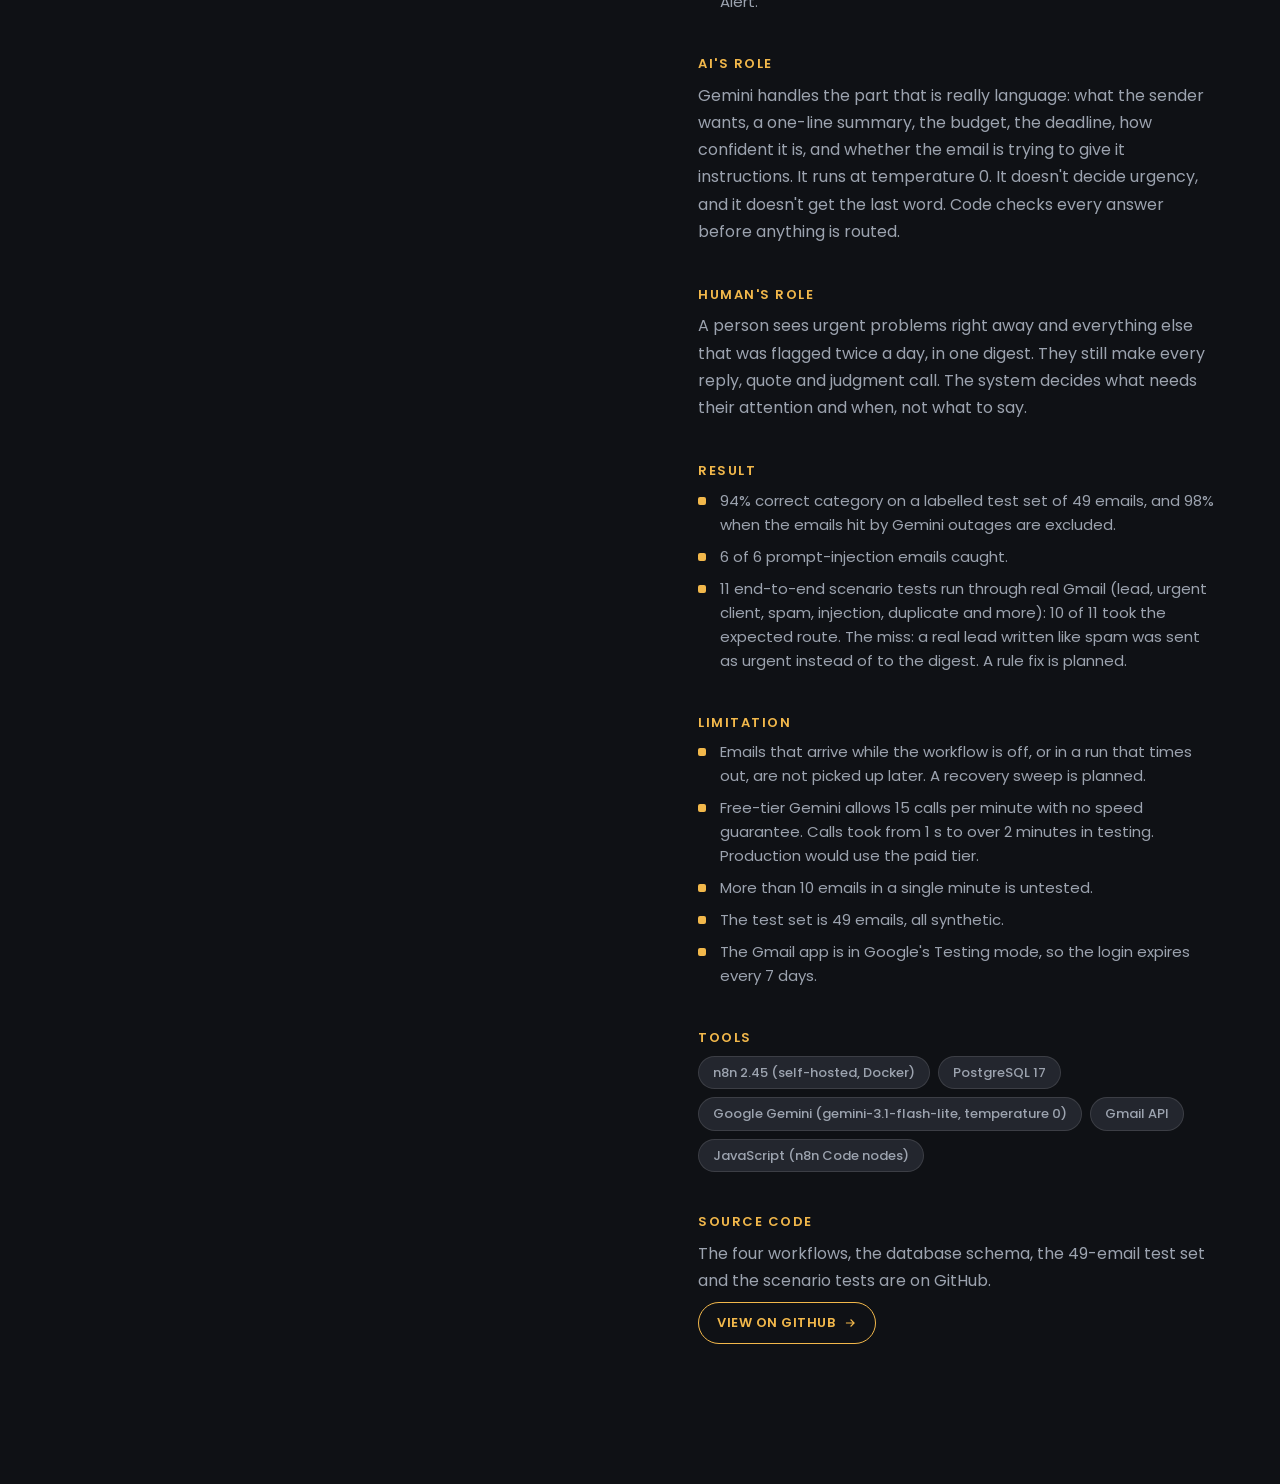
==== commit 0de0dc25: "Rewrite Lead Intake Triage page with final results and repo link New video and 7 screenshots, sectio" ====
--- a/pages/lead_intake_triage.html
+++ b/pages/lead_intake_triage.html
@@ -35,37 +35,45 @@
     <main class="project_wrapper">
         <div class="project_media_wrap">
             <div class="project_media">
-                <span class="data_badge">Real data, real workflow</span>
+                <span class="data_badge">Sample data, real workflow</span>
 
                 <div class="media_stage">
                     <div class="media_item active" data-type="video">
-                        <iframe src="https://drive.google.com/file/d/17OAkkfsWpOSNjgBek8ijo6F5n09isPPM/preview" allow="autoplay" allowfullscreen></iframe>
+                        <iframe src="https://drive.google.com/file/d/1eDoHzUw2ZcnTE9v1w-iH0aC8e_xEwiZu/preview" allow="autoplay" allowfullscreen></iframe>
                     </div>
                     <div class="media_item" data-type="screenshot">
-                        <img src="../src/projects/lead_intake_triage/review_case_n8n.png" alt="n8n workflow view of a review case being processed">
+                        <img src="../src/projects/lead_intake_triage/01-workflow.png" alt="The main Lead Intake Triage workflow in n8n, from Gmail Trigger to the alert emails">
                     </div>
                     <div class="media_item" data-type="screenshot">
-                        <img src="../src/projects/lead_intake_triage/review_case_docker.png" alt="Docker logs for a review case running through the workflow">
+                        <img src="../src/projects/lead_intake_triage/02-urgent-alert.png" alt="Red urgent alert email for a support request with a deadline in 2 days">
                     </div>
                     <div class="media_item" data-type="screenshot">
-                        <img src="../src/projects/lead_intake_triage/review_case_notif.png" alt="Review notification email sent for a flagged case">
+                        <img src="../src/projects/lead_intake_triage/03-review-digest.png" alt="Grey review digest email listing flagged emails and why each was flagged">
                     </div>
                     <div class="media_item" data-type="screenshot">
-                        <img src="../src/projects/lead_intake_triage/spam_n8n.png" alt="n8n workflow view of a spam email being logged">
+                        <img src="../src/projects/lead_intake_triage/04-weekly-report.png" alt="Green weekly report email with counts per category and the Unclear emails">
                     </div>
                     <div class="media_item" data-type="screenshot">
-                        <img src="../src/projects/lead_intake_triage/spam_docker.png" alt="Docker logs for a spam email being logged">
+                        <img src="../src/projects/lead_intake_triage/05-database.png" alt="The leads table in PostgreSQL with category, urgency and review status per email">
+                    </div>
+                    <div class="media_item" data-type="screenshot">
+                        <img src="../src/projects/lead_intake_triage/06-digest-workflow.png" alt="The Lead Review Digest workflow in n8n">
+                    </div>
+                    <div class="media_item" data-type="screenshot">
+                        <img src="../src/projects/lead_intake_triage/07-weekly-report-workflow.png" alt="The Lead Weekly Report workflow in n8n">
                     </div>
                 </div>
             </div>
 
             <div class="media_tabs">
                 <button class="media_tab active" data-index="0">Video</button>
-                <button class="media_tab" data-index="1">Review (n8n)</button>
-                <button class="media_tab" data-index="2">Review (Docker)</button>
-                <button class="media_tab" data-index="3">Review Notification</button>
-                <button class="media_tab" data-index="4">Spam (n8n)</button>
-                <button class="media_tab" data-index="5">Spam (Docker)</button>
+                <button class="media_tab" data-index="1">Main Workflow</button>
+                <button class="media_tab" data-index="2">Urgent Alert</button>
+                <button class="media_tab" data-index="3">Review Digest</button>
+                <button class="media_tab" data-index="4">Weekly Report</button>
+                <button class="media_tab" data-index="5">Database</button>
+                <button class="media_tab" data-index="6">Digest Workflow</button>
+                <button class="media_tab" data-index="7">Report Workflow</button>
             </div>
         </div>
 
@@ -75,93 +83,111 @@
             <div class="grouping">
                 <span class="group_title">Business Problem</span>
                 <p class="description">
-                    Small businesses that get inbound leads by email end up losing time reading, sorting, and routing
-                    every message by hand. Worse, that manual process makes it easy to miss an urgent lead, a pricing
-                    question, or an existing client's follow-up buried in a busy inbox.
+                    A small business inbox mixes new leads with support requests, pricing questions, cold pitches
+                    and spam. Someone has to open every email, decide what it is, and pick out the budget and the
+                    deadline by hand. It's slow, nothing gets recorded, and the one urgent email of the day can sit
+                    unread under the rest.
                 </p>
             </div>
 
             <div class="grouping">
-                <span class="group_title">Current Manual Process</span>
+                <span class="group_title">What It Does</span>
                 <p class="description">
-                    Every email had to be opened, read in full, and judged by hand. Was it a real lead, a pricing
-                    question, a support issue, spam, or something unclear? Details like sender info, budget, and
-                    intent got copied somewhere by hand too, whether that was a spreadsheet, a notebook, or just
-                    memory. The more emails came in, the longer this took, and there was no consistent record of
-                    what came in or how it got handled.
+                    It watches a business Gmail inbox, classifies every new email with Gemini, checks Gemini's
+                    answer with code, saves every email to PostgreSQL, and alerts a human only when needed. Each
+                    email gets one of six categories (Automation Inquiry, Reporting/Data Inquiry, Pricing Question,
+                    Support/Follow-up, Spam/Irrelevant, Unclear) and takes one of four routes.
                 </p>
+                <ul class="feature_list">
+                    <li>Clear lead: a blue "New lead" email with the summary, budget, deadline and a one-click link to the original.</li>
+                    <li>Flagged and urgent: a red "Urgent" email right away, with the reasons.</li>
+                    <li>Flagged, not urgent: waits for the twice-daily review digest.</li>
+                    <li>Obvious spam: saved and labelled, no email.</li>
+                </ul>
             </div>
 
             <div class="grouping">
                 <span class="group_title">Automation Design</span>
-                <p class="description">
-                    I built an n8n workflow that watches a Gmail inbox for new unread messages. Each email is
-                    stripped down to its essential fields and sent to Gemini with a structured extraction prompt,
-                    which returns sender info, a plain-English summary, one of six fixed categories, extracted
-                    budget, urgency, and a self-reported confidence score. A validation layer checks that output
-                    against a few independent rules before anything gets trusted, and every processed email is
-                    logged to Postgres regardless of outcome. From there, a Switch node routes things three ways:
-                    confidently categorized leads get a clean summary sent to the business owner, anything ambiguous
-                    or low-confidence triggers a separate review email with the raw original text and the reason it
-                    got flagged, and spam is just logged quietly with no notification at all.
-                </p>
+                <p class="description">Four n8n workflows share one PostgreSQL table.</p>
+                <ul class="feature_list">
+                    <li>Lead Intake Triage, every minute: reads, classifies, validates, saves, routes and alerts.</li>
+                    <li>Lead Review Digest, 8:00 and 20:00 Manila time: one email listing the flagged, non-urgent emails.</li>
+                    <li>Lead Weekly Report, Mondays 8:30: counts per category plus the list of Unclear emails, which shows when a new category is needed.</li>
+                    <li>Error Alert, on failure: emails the owner when any workflow fails.</li>
+                </ul>
             </div>
 
             <div class="grouping">
-                <span class="group_title">Tools</span>
-                <ul class="tech_list">
-                    <li>n8n (self-hosted via Docker)</li>
-                    <li>Google Gemini (gemini-3.1-flash-lite)</li>
-                    <li>Gmail</li>
-                    <li>PostgreSQL (self-hosted via Docker)</li>
+                <span class="group_title">How It Decides</span>
+                <ul class="feature_list">
+                    <li>Gemini extracts the deadline as a date, and code decides urgency: 14 days or less is high, "no rush" is low. LLMs read dates well but count days badly.</li>
+                    <li>7 guardrails send an email to human review: invalid category, Unclear, missing or invalid fields, low model confidence, Support/Follow-up (claimed history can't be verified), suspected prompt injection, and a spam cross-check where code-based spam signals disagree with Gemini.</li>
+                    <li>Email content is treated as untrusted data in the prompt, and HTML-escaped in every alert.</li>
+                    <li>Dedup has two layers: a Gmail "Triaged" label, plus a unique key on the Gmail message ID in PostgreSQL.</li>
+                    <li>Emails go to Gemini one at a time with a 4.5 s pause, under the free tier's 15 calls per minute. Each call gets 3 retries 5 s apart. If Gemini still fails, the email goes to review instead of being lost.</li>
+                    <li>Runs are capped at 10 minutes, and any failure triggers the Error Alert.</li>
                 </ul>
             </div>
 
             <div class="grouping">
                 <span class="group_title">AI's Role</span>
                 <p class="description">
-                    The LLM handles the part of this task that's genuinely unstructured. It reads free-form language
-                    and figures out what the sender actually wants, then pulls out details like budget and
-                    urgency that may or may not be stated outright. It's also instructed to say "Unclear" rather
-                    than force a guess when something doesn't cleanly fit a category.
+                    Gemini handles the part that is really language: what the sender wants, a one-line summary,
+                    the budget, the deadline, how confident it is, and whether the email is trying to give it
+                    instructions. It runs at temperature 0. It doesn't decide urgency, and it doesn't get the last
+                    word. Code checks every answer before anything is routed.
                 </p>
             </div>
 
             <div class="grouping">
                 <span class="group_title">Human's Role</span>
                 <p class="description">
-                    A person still makes the final call on anything the system can't confidently classify, and still
-                    acts on flagged leads by replying, quoting a price, or scheduling a call. The system cuts down
-                    triage time and surfaces what needs attention. It doesn't take the human out of the decision.
+                    A person sees urgent problems right away and everything else that was flagged twice a day,
+                    in one digest. They still make every reply, quote and judgment call. The system decides what
+                    needs their attention and when, not what to say.
                 </p>
             </div>
 
             <div class="grouping">
                 <span class="group_title">Result</span>
-                <p class="description">
-                    Across 8 stress-test emails, automated processing averaged 3.36 seconds per email, ranging from
-                    about 2 to 4.5 seconds, while manual triage was self-timed at roughly 15 to 20 seconds for short
-                    emails and 30 to 60 seconds for longer ones, averaging around 19 seconds per email for the same
-                    batch. That works out to roughly a 5 to 6x speed improvement. The real bottleneck in manual
-                    triage was never reading the email, it was the classification and extraction judgment call,
-                    which is exactly the part this pipeline now handles.
-                </p>
-                <p class="description">
-                    Across all 11 emails tested during development, including edge cases, manual review confirmed
-                    the AI's classification was correct every time, with zero confidently mislabeled emails. Every
-                    ambiguous, low-confidence, or unverifiable case was correctly escalated to human review instead
-                    of being forced into a category.
-                </p>
+                <ul class="feature_list">
+                    <li>94% correct category on a labelled test set of 49 emails, and 98% when the emails hit by Gemini outages are excluded.</li>
+                    <li>6 of 6 prompt-injection emails caught.</li>
+                    <li>11 end-to-end scenario tests run through real Gmail (lead, urgent client, spam, injection, duplicate and more): 10 of 11 took the expected route. The miss: a real lead written like spam was sent as urgent instead of to the digest. A rule fix is planned.</li>
+                </ul>
             </div>
 
             <div class="grouping">
                 <span class="group_title">Limitation</span>
                 <ul class="feature_list">
-                    <li>Uses a polling-based trigger that checks the inbox every minute rather than a real-time push webhook, which would matter more at higher email volume.</li>
-                    <li>Categories are fixed at six. A genuinely new type of inquiry outside those six will likely land in "Unclear" rather than being handled well. That's by design, but it means the category list needs periodic review as real usage patterns show up.</li>
-                    <li>Budget and urgency extraction depend entirely on the sender actually stating them. The system is told not to invent unstated figures, so vague inquiries often come back as "not mentioned" or "not stated," which is correct behavior but limits how much can be automated for those leads.</li>
-                    <li>The system can't verify a sender's claim of prior history or an existing relationship. That risk is reduced, not eliminated, by forcing every Support/Follow-up classification into human review regardless of confidence, since it references history the system has no way to check.</li>
+                    <li>Emails that arrive while the workflow is off, or in a run that times out, are not picked up later. A recovery sweep is planned.</li>
+                    <li>Free-tier Gemini allows 15 calls per minute with no speed guarantee. Calls took from 1 s to over 2 minutes in testing. Production would use the paid tier.</li>
+                    <li>More than 10 emails in a single minute is untested.</li>
+                    <li>The test set is 49 emails, all synthetic.</li>
+                    <li>The Gmail app is in Google's Testing mode, so the login expires every 7 days.</li>
                 </ul>
+            </div>
+
+            <div class="grouping">
+                <span class="group_title">Tools</span>
+                <ul class="tech_list">
+                    <li>n8n 2.45 (self-hosted, Docker)</li>
+                    <li>PostgreSQL 17</li>
+                    <li>Google Gemini (gemini-3.1-flash-lite, temperature 0)</li>
+                    <li>Gmail API</li>
+                    <li>JavaScript (n8n Code nodes)</li>
+                </ul>
+            </div>
+
+            <div class="grouping">
+                <span class="group_title">Source Code</span>
+                <p class="description">
+                    The four workflows, the database schema, the 49-email test set and the scenario tests are on GitHub.
+                </p>
+                <a class="repo_link" href="https://github.com/Lautomate/lead-intake-triage" target="_blank" rel="noopener">
+                    View on GitHub
+                    <svg viewBox="0 0 24 24"><path d="M5 12h14M13 6l6 6-6 6"/></svg>
+                </a>
             </div>
         </div>
     </main>
--- a/styles/project.css
+++ b/styles/project.css
@@ -238,6 +238,42 @@
     color: var(--text-muted);
 }
 
+/* Outline button for an external link inside a grouping (same look as the card's .view_link) */
+.grouping .repo_link {
+    font-size: 13px;
+    font-weight: 600;
+    text-transform: uppercase;
+    letter-spacing: 0.5px;
+    color: var(--accent);
+    display: inline-flex;
+    align-items: center;
+    gap: 8px;
+    padding: 10px 18px;
+    border: 1px solid var(--accent);
+    border-radius: 100px;
+    background: transparent;
+    transition: background 0.25s ease, color 0.25s ease;
+}
+
+.grouping .repo_link:hover,
+.grouping .repo_link:focus-visible {
+    background: var(--accent);
+    color: var(--bg);
+}
+
+.grouping .repo_link svg {
+    width: 14px;
+    height: 14px;
+    fill: none;
+    stroke: currentColor;
+    stroke-width: 2;
+    transition: transform 0.2s ease;
+}
+
+.grouping .repo_link:hover svg {
+    transform: translateX(3px);
+}
+
 @media screen and (max-width: 900px) {
     .project_wrapper {
         grid-template-columns: 1fr;
